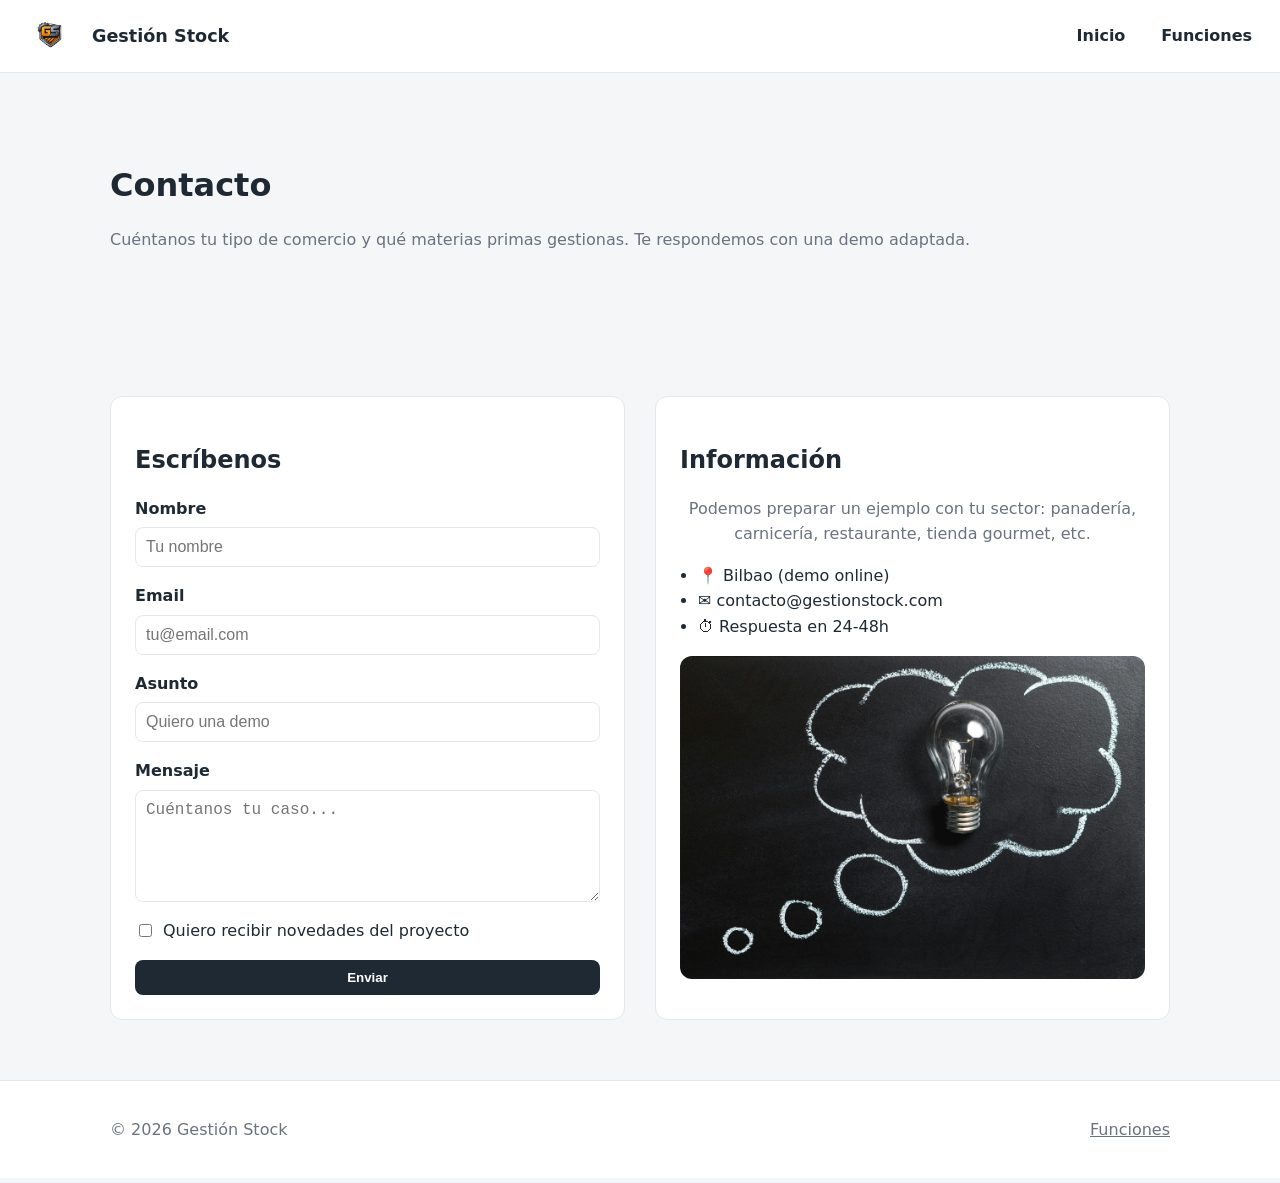
==== contacto.html @ fff8cac2 "Primera Version Stock" ====
<!DOCTYPE html>
<html lang="es">
<head>
  <meta charset="UTF-8" />
  <meta name="viewport" content="width=device-width, initial-scale=1.0" />
  <title>Contacto | Gestión Stock</title>
  <link rel="stylesheet" href="css/styles.css" />
</head>
<body>

  <header class="topbar">
    <a class="brand" href="index.html" aria-label="Gestión Stock - Inicio">
      <img class="brand__logo" src="img/logo.png" alt="Logo GS" />
      <span class="brand__name">Gestión Stock</span>
    </a>

    <nav class="topnav" aria-label="Navegación principal">
      <a class="topnav__link" href="index.html">Inicio</a>
      <a class="topnav__link" href="funcion.html">Funciones</a>
    
    </nav>
  </header>

  <main>
    <section class="section">
      <div class="container">
        <h1 class="title">Contacto</h1>
        <p class="subtitle">
          Cuéntanos tu tipo de comercio y qué materias primas gestionas. Te respondemos con una demo adaptada.
        </p>
      </div>
    </section>

    <section class="section">
      <div class="container two-col">
        <!-- FORM -->
        <div class="card">
          <h2 class="h2">Escríbenos</h2>

          <form class="form" action="#" method="post">
            <label class="label">
              Nombre
              <input class="input" type="text" name="nombre" placeholder="Tu nombre" required />
            </label>

            <label class="label">
              Email
              <input class="input" type="email" name="email" placeholder="tu@email.com" required />
            </label>

            <label class="label">
              Asunto
              <input class="input" type="text" name="asunto" placeholder="Quiero una demo" required />
            </label>

            <label class="label">
              Mensaje
              <textarea class="textarea" name="mensaje" rows="5" placeholder="Cuéntanos tu caso..." required></textarea>
            </label>

            <label class="checkbox">
              <input type="checkbox" name="novedades" />
              Quiero recibir novedades del proyecto
            </label>

            <button class="btn btn--primary" type="submit">Enviar</button>
          </form>
        </div>

        <!-- INFO + IMAGEN -->
        <div class="card">
          <h2 class="h2">Información</h2>
          <p class="p muted">
            Podemos preparar un ejemplo con tu sector: panadería, carnicería, restaurante, tienda gourmet, etc.
          </p>

          <ul class="list">
            <li>📍 Bilbao (demo online)</li>
            <li>✉️ contacto@gestionstock.com</li>
            <li>⏱ Respuesta en 24-48h</li>
          </ul>

          <!-- HUECO IMAGEN: captura/ilustración contacto -->
          <div class="media">
            <img class="media__img" src="img/idea.jpg" alt="Ilustración de contacto" />
          </div>
        </div>
      </div>
    </section>
  </main>

  <footer class="footer">
    <div class="container footer__inner">
      <p class="muted">© 2026 Gestión Stock</p>
      <a class="muted" href="funcion.html">Funciones</a>
    </div>
  </footer>

</body>
</html>
---- css/styles.css ----
/* ============================= */
/* RESET BÁSICO Y ACCESIBILIDAD */
/* ============================= */

*,
*::before,
*::after {
  box-sizing: border-box;
}

html {
  font-size: 16px;
}

body {
  margin: 0;
  font-family: system-ui, -apple-system, BlinkMacSystemFont, "Segoe UI",
    Roboto, Arial, sans-serif;
  line-height: 1.6;
  background: #f4f6f8;
  color: #1f2933;
}

/* ============================= */
/* VARIABLES */
/* ============================= */

:root {
  --color-primary: #1f2933;
  --color-accent: #d8b384;
  --color-border: #e5e7eb;
  --color-muted: #6b7280;
  --color-white: #ffffff;
  --radius: 12px;
  --container-width: 1100px;
}

/* ============================= */
/* CONTAINER */
/* ============================= */

.container {
  max-width: var(--container-width);
  margin: 0 auto;
  padding: 0 20px;
}

/* ============================= */
/* TOPBAR */
/* ============================= */

.topbar {
  background: var(--color-white);
  border-bottom: 1px solid var(--color-border);
}

.topbar .container,
.topbar {
  display: flex;
  align-items: center;
  justify-content: space-between;
  padding: 16px 20px;
}

.brand {
  display: flex;
  align-items: center;
  gap: 12px;
  text-decoration: none;
  color: var(--color-primary);
}

.brand__logo {
  height: 40px;
  width: auto;
}

.brand__name {
  font-weight: 700;
  font-size: 1.1rem;
}

/* ============================= */
/* NAV */
/* ============================= */

.topnav {
  display: flex;
  gap: 20px;
}

.topnav__link {
  text-decoration: none;
  font-weight: 600;
  color: var(--color-primary);
  padding: 6px 8px;
  border-radius: 6px;
}

.topnav__link:hover {
  background: #f0f2f5;
}

.topnav__link--active {
  background: var(--color-accent);
  color: var(--color-primary);
}

/* FOCUS ACCESIBLE */
.topnav__link:focus,
.btn:focus,
.input:focus,
.textarea:focus {
  outline: 3px solid var(--color-accent);
  outline-offset: 2px;
}

/* ============================= */
/* SECTIONS */
/* ============================= */

.section {
  padding: 60px 0;
}

.section--hero {
  padding-top: 80px;
}

.section--cta {
  padding: 50px 0;
}

/* ============================= */
/* TIPOGRAFÍA */
/* ============================= */

.title {
  font-size: 2rem;
  margin-bottom: 16px;
}

.subtitle {
  color: var(--color-muted);
  margin-bottom: 24px;
}

.h2 {
  font-size: 1.5rem;
  margin-bottom: 16px;
}

.h3 {
  font-size: 1.1rem;
  margin-bottom: 10px;
  text-align: center;
}

.p {
    text-align: center;
    margin-bottom: 16px;
}

.muted {
  color: var(--color-muted);
}

.center {
  text-align: center;
}

/* ============================= */
/* GRID SISTEMA */
/* ============================= */

.two-col {
  display: grid;
  grid-template-columns: 1fr 1fr;
  gap: 30px;
}

.grid3 {
  display: grid;
  grid-template-columns: repeat(3, 1fr);
  gap: 24px;
}

.features {
  display: flex;
  flex-direction: column;
  gap: 40px;
}

.feature {
  display: grid;
  grid-template-columns: 1fr 1fr;
  gap: 30px;
  align-items: center;
}

/* ============================= */
/* CARDS */
/* ============================= */

.card {
  background: var(--color-white);
  border: 1px solid var(--color-border);
  border-radius: var(--radius);
  padding: 24px;
}

/* ============================= */
/* HERO */
/* ============================= */

.hero {
  display: grid;
  grid-template-columns: 1.2fr 1fr;
  gap: 40px;
  align-items: center;
}

.hero__media img {
  width: 100%;
  border-radius: var(--radius);
}

/* ============================= */
/* IMÁGENES */
/* ============================= */

.media__img {
  width: 100%;
  border-radius: var(--radius);
}

.mini-img {
  margin-top: 12px;
  height: 40px;
  width: auto;
}
.icon{
    text-align: center;
    font-size: 30px;
    margin-top: 16px;
}
/* ============================= */
/* LISTAS */
/* ============================= */

.list {
  padding-left: 18px;
}

.bullets {
  padding-left: 18px;
  margin-top: 20px;
}

/* ============================= */
/* BOTONES */
/* ============================= */

.btn {
  display: inline-block;
  padding: 10px 18px;
  border-radius: 8px;
  text-decoration: none;
  font-weight: 600;
  border: none;
  cursor: pointer;
}

.btn--primary {
  background: var(--color-primary);
  color: var(--color-white);
}

.btn--primary:hover {
  opacity: 0.9;
}

.btn--secondary {
  background: var(--color-accent);
  color: var(--color-primary);
}

/* ============================= */
/* FORMULARIO */
/* ============================= */

.form {
  display: flex;
  flex-direction: column;
  gap: 16px;
}

.label {
  display: flex;
  flex-direction: column;
  font-weight: 600;
  gap: 6px;
}

.input,
.textarea {
  padding: 10px;
  border: 1px solid var(--color-border);
  border-radius: 8px;
  font-size: 1rem;
}

.checkbox {
  display: flex;
  align-items: center;
  gap: 8px;
  font-weight: 500;
}

/* ============================= */
/* FOOTER */
/* ============================= */

.footer {
  border-top: 1px solid var(--color-border);
  background: var(--color-white);
  padding: 20px 0;
}

.footer__inner {
  display: flex;
  justify-content: space-between;
  align-items: center;
}

/* ============================= */
/* RESPONSIVE */
/* ============================= */

@media (max-width: 900px) {
  .two-col,
  .hero,
  .feature,
  .grid3 {
    grid-template-columns: 1fr;
  }

  .topnav {
    gap: 12px;
  }

  .title {
    font-size: 1.6rem;
  }
}
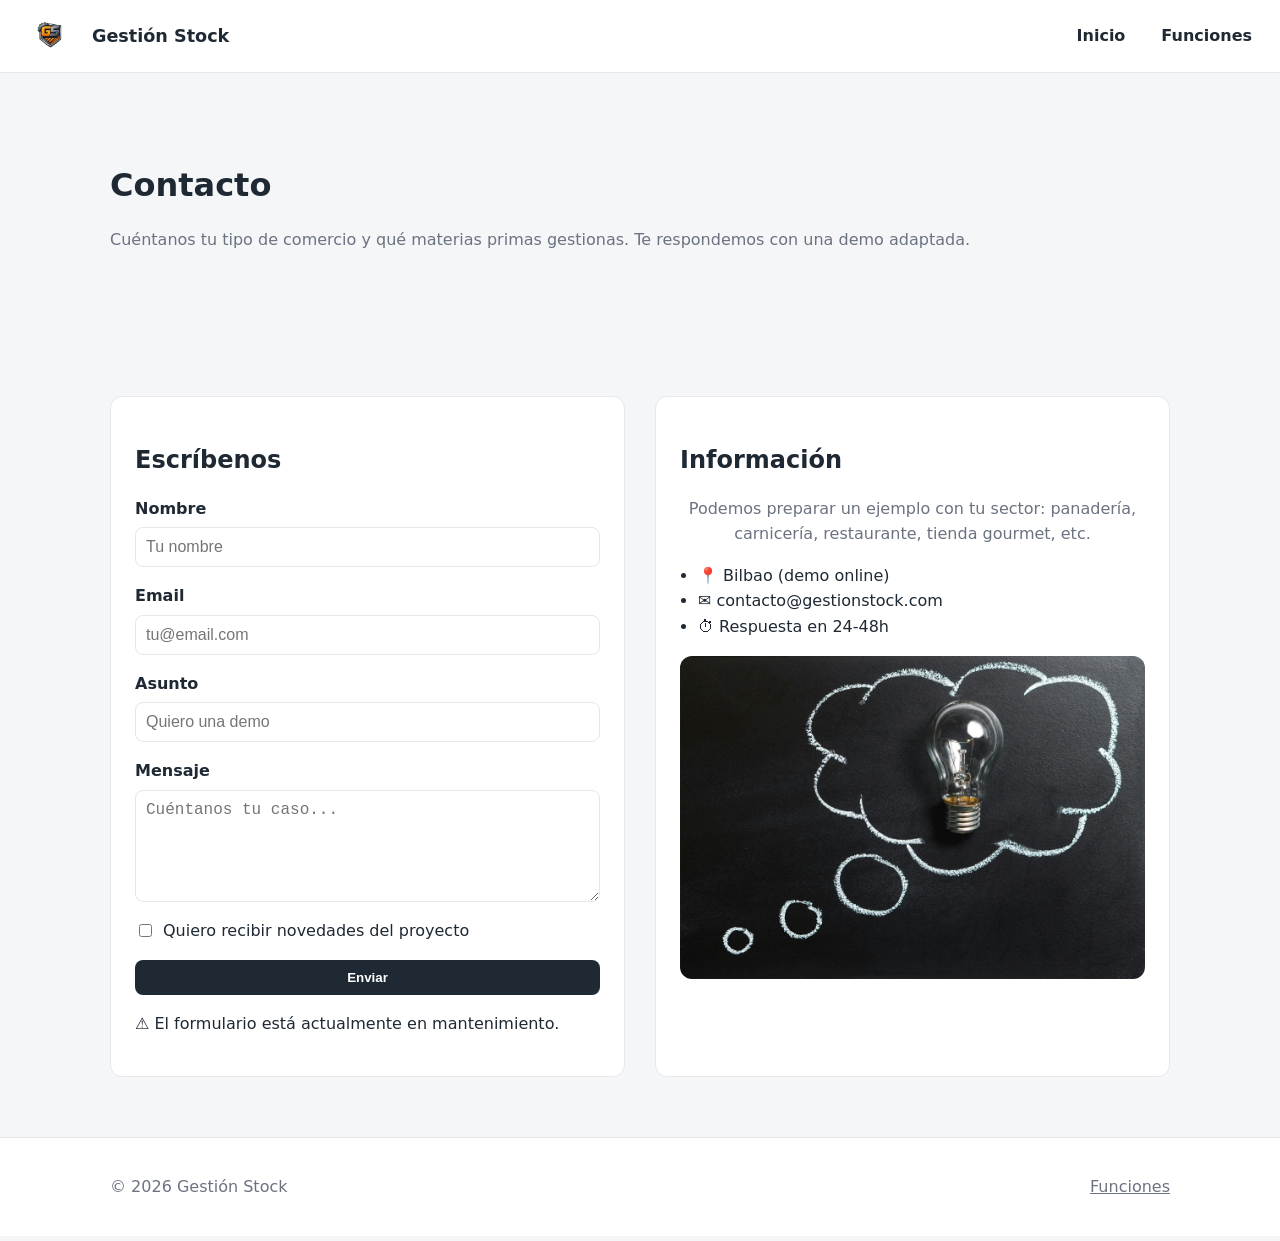
==== commit bcf723ab: "cambio imagenes, nueva pagina html(mantenimiento) y readme" ====
--- a/contacto.html
+++ b/contacto.html
@@ -37,7 +37,7 @@
         <div class="card">
           <h2 class="h2">Escríbenos</h2>
 
-          <form class="form" action="#" method="post">
+          <form class="form" action="mantenimiento.html"method="get">
             <label class="label">
               Nombre
               <input class="input" type="text" name="nombre" placeholder="Tu nombre" required />
@@ -62,9 +62,11 @@
               <input type="checkbox" name="novedades" />
               Quiero recibir novedades del proyecto
             </label>
-
             <button class="btn btn--primary" type="submit">Enviar</button>
           </form>
+          <p id="mantenimiento" class="mensaje-mantenimiento">
+          ⚠️ El formulario está actualmente en mantenimiento.
+          </p>
         </div>
 
         <!-- INFO + IMAGEN -->
--- a/css/styles.css
+++ b/css/styles.css
@@ -1,6 +1,5 @@
-/* ============================= */
+
 /* RESET BÁSICO Y ACCESIBILIDAD */
-/* ============================= */
 
 *,
 *::before,
@@ -21,9 +20,9 @@
   color: #1f2933;
 }
 
-/* ============================= */
+
 /* VARIABLES */
-/* ============================= */
+
 
 :root {
   --color-primary: #1f2933;
@@ -35,9 +34,9 @@
   --container-width: 1100px;
 }
 
-/* ============================= */
+
 /* CONTAINER */
-/* ============================= */
+
 
 .container {
   max-width: var(--container-width);
@@ -45,9 +44,9 @@
   padding: 0 20px;
 }
 
-/* ============================= */
+
 /* TOPBAR */
-/* ============================= */
+
 
 .topbar {
   background: var(--color-white);
@@ -80,9 +79,9 @@
   font-size: 1.1rem;
 }
 
-/* ============================= */
+
 /* NAV */
-/* ============================= */
+
 
 .topnav {
   display: flex;
@@ -115,9 +114,9 @@
   outline-offset: 2px;
 }
 
-/* ============================= */
+
 /* SECTIONS */
-/* ============================= */
+
 
 .section {
   padding: 60px 0;
@@ -131,9 +130,9 @@
   padding: 50px 0;
 }
 
-/* ============================= */
+
 /* TIPOGRAFÍA */
-/* ============================= */
+
 
 .title {
   font-size: 2rem;
@@ -169,9 +168,9 @@
   text-align: center;
 }
 
-/* ============================= */
+
 /* GRID SISTEMA */
-/* ============================= */
+
 
 .two-col {
   display: grid;
@@ -198,9 +197,9 @@
   align-items: center;
 }
 
-/* ============================= */
+
 /* CARDS */
-/* ============================= */
+
 
 .card {
   background: var(--color-white);
@@ -209,9 +208,9 @@
   padding: 24px;
 }
 
-/* ============================= */
+
 /* HERO */
-/* ============================= */
+
 
 .hero {
   display: grid;
@@ -225,9 +224,9 @@
   border-radius: var(--radius);
 }
 
-/* ============================= */
+
 /* IMÁGENES */
-/* ============================= */
+
 
 .media__img {
   width: 100%;
@@ -244,9 +243,9 @@
     font-size: 30px;
     margin-top: 16px;
 }
-/* ============================= */
+
 /* LISTAS */
-/* ============================= */
+
 
 .list {
   padding-left: 18px;
@@ -257,9 +256,9 @@
   margin-top: 20px;
 }
 
-/* ============================= */
+
 /* BOTONES */
-/* ============================= */
+
 
 .btn {
   display: inline-block;
@@ -285,9 +284,9 @@
   color: var(--color-primary);
 }
 
-/* ============================= */
+
 /* FORMULARIO */
-/* ============================= */
+
 
 .form {
   display: flex;
@@ -317,9 +316,9 @@
   font-weight: 500;
 }
 
-/* ============================= */
+
 /* FOOTER */
-/* ============================= */
+
 
 .footer {
   border-top: 1px solid var(--color-border);
@@ -333,9 +332,9 @@
   align-items: center;
 }
 
-/* ============================= */
+
 /* RESPONSIVE */
-/* ============================= */
+
 
 @media (max-width: 900px) {
   .two-col,
